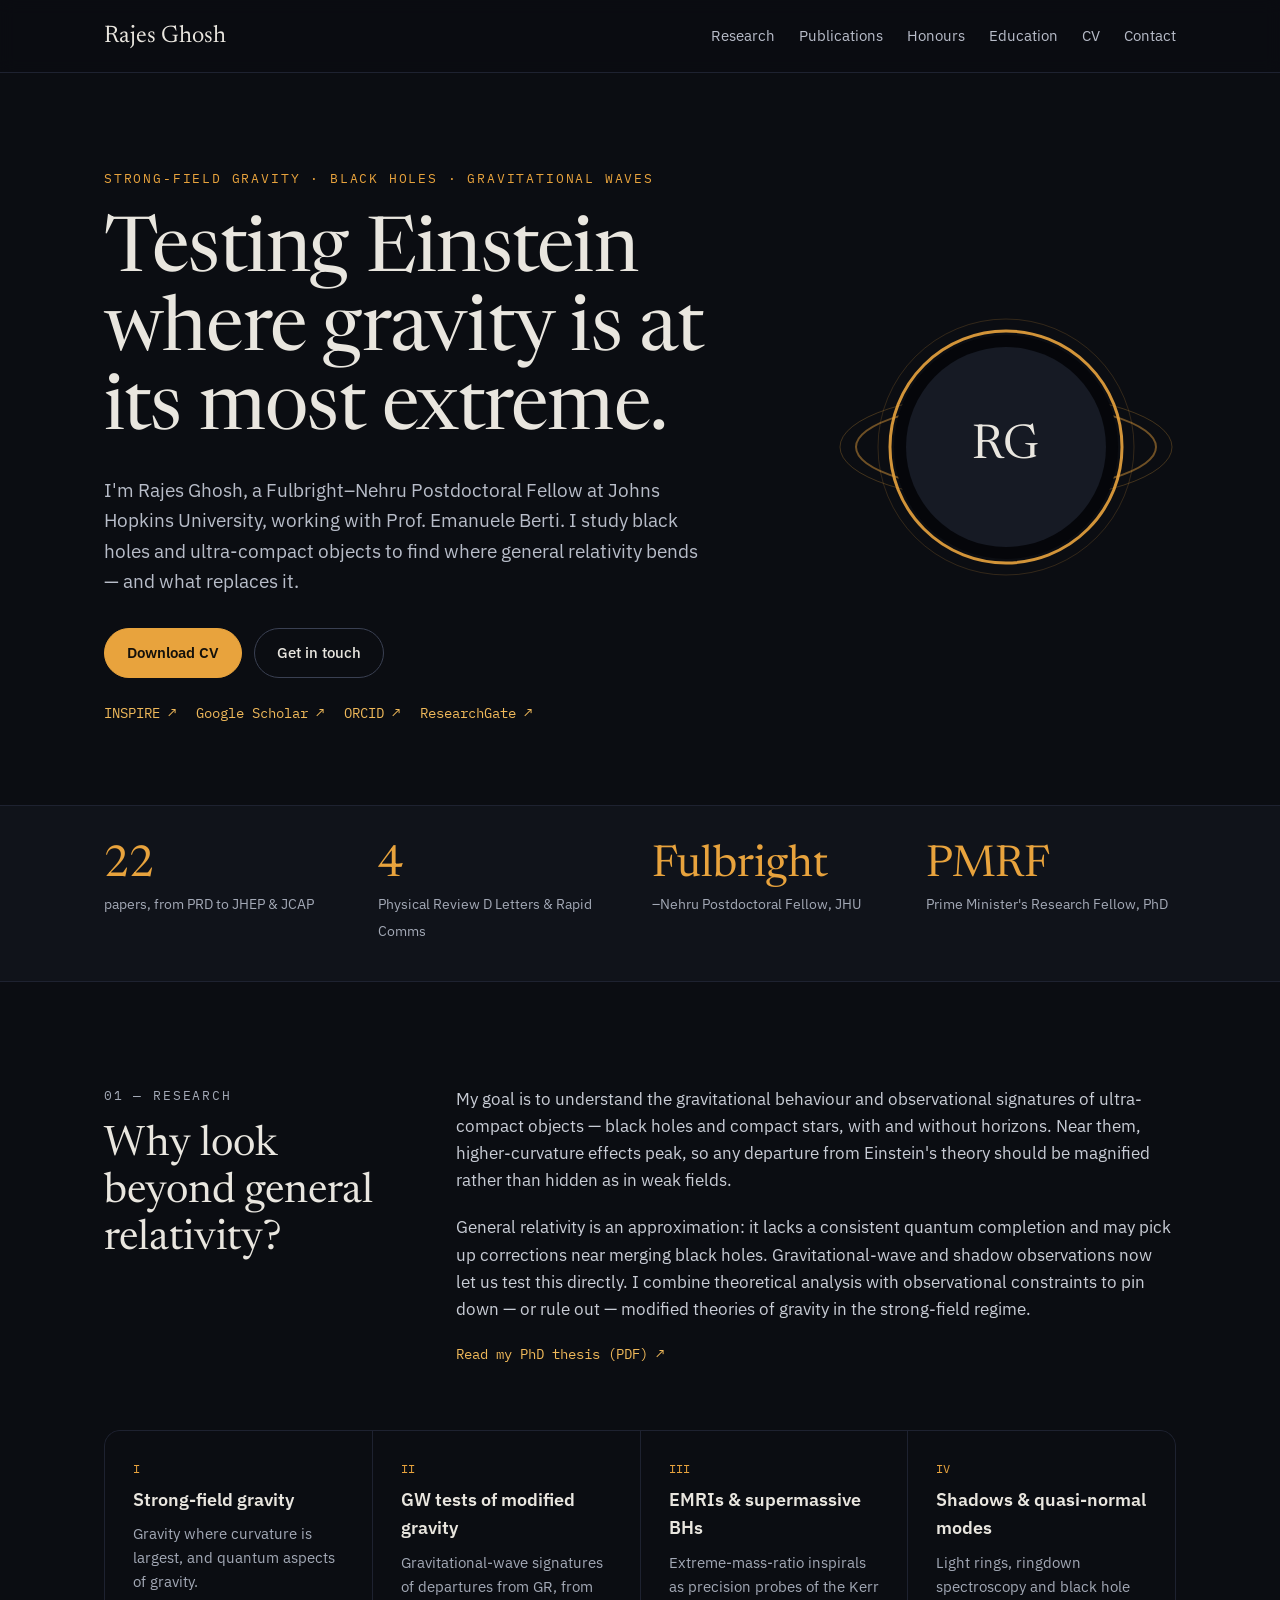
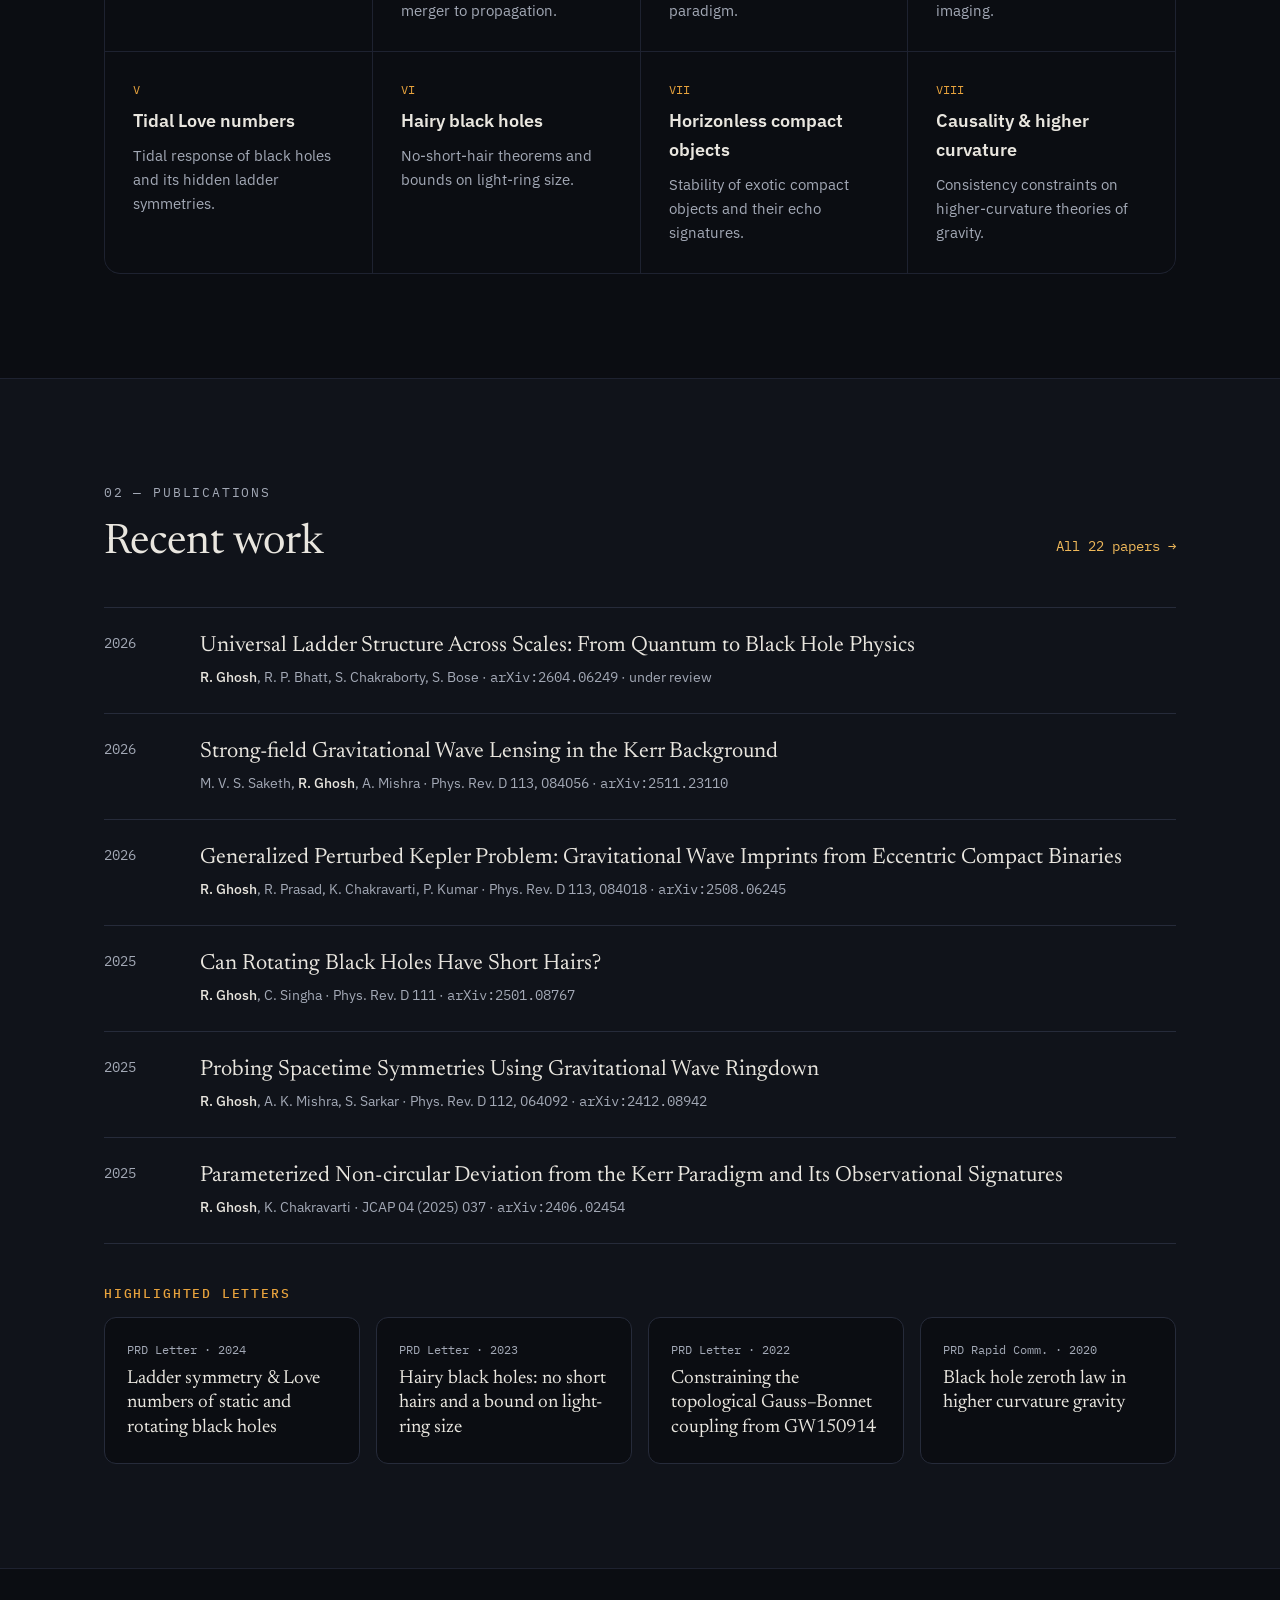
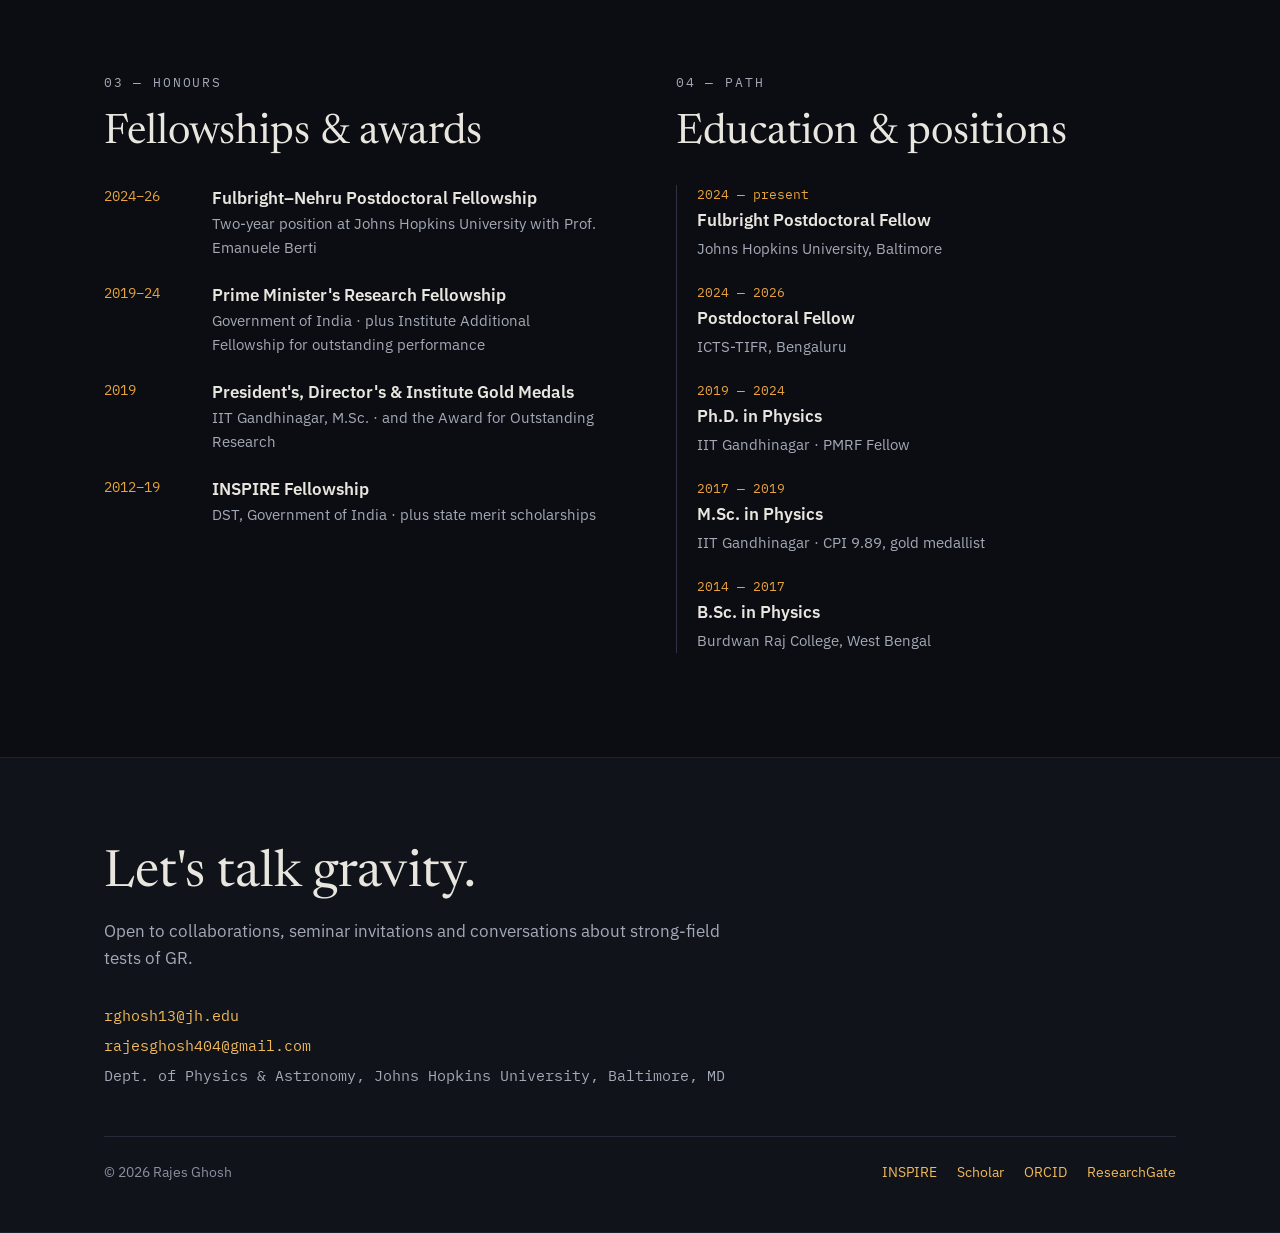
==== index.html @ 56702343 "Add files via upload" ====
<!doctype html>
<html lang="en">
<head>
<meta charset="utf-8">
<meta name="viewport" content="width=device-width, initial-scale=1">
<title>Rajes Ghosh — Gravitational Physics</title>
<meta name="description" content="Rajes Ghosh, Fulbright–Nehru Postdoctoral Fellow at Johns Hopkins University. Strong-field gravity, black holes and gravitational-wave tests of general relativity.">
<meta property="og:title" content="Rajes Ghosh — Gravitational Physics">
<meta property="og:description" content="Testing Einstein where gravity is at its most extreme.">
<link rel="icon" href="data:image/svg+xml,%3Csvg xmlns='http://www.w3.org/2000/svg' viewBox='0 0 32 32'%3E%3Ccircle cx='16' cy='16' r='12' fill='%2305060A' stroke='%23E8A33D' stroke-width='3'/%3E%3C/svg%3E">
<link rel="preconnect" href="https://fonts.googleapis.com">
<link rel="preconnect" href="https://fonts.gstatic.com" crossorigin>
<link rel="stylesheet" href="https://fonts.googleapis.com/css2?family=Newsreader:ital,opsz,wght@0,6..72,400;0,6..72,500;1,6..72,400&family=IBM+Plex+Sans:wght@400;500;600&family=IBM+Plex+Mono:wght@400;500&display=swap">
<link rel="stylesheet" href="style.css">
</head>
<body>

<header class="site-header">
  <nav class="wrap nav" aria-label="Main">
    <a class="brand" href="index.html">Rajes Ghosh</a>
    <div class="nav-links">
      <a href="#research">Research</a>
      <a href="publications.html">Publications</a>
      <a href="#honours">Honours</a>
      <a href="#education">Education</a>
      <a href="cv.pdf">CV</a>
      <a href="#contact">Contact</a>
    </div>
  </nav>
</header>

<main id="top">
  <section class="wrap hero">
    <div class="hero-text">
      <div class="kicker accent">Strong-field gravity · Black holes · Gravitational waves</div>
      <h1>Testing Einstein where gravity is at its most extreme.</h1>
      <p class="lede">I'm Rajes Ghosh, a Fulbright–Nehru Postdoctoral Fellow at Johns Hopkins University, working with Prof. Emanuele Berti. I study black holes and ultra-compact objects to find where general relativity bends — and what replaces it.</p>
      <div class="btns">
        <a class="btn primary" href="cv.pdf">Download CV</a>
        <a class="btn" href="mailto:rghosh13@jh.edu">Get in touch</a>
      </div>
      <div class="profiles">
        <a href="https://inspirehep.net/authors/1886907?ui-citation-summary=true">INSPIRE ↗</a>
        <a href="https://scholar.google.com/citations?user=JPwaQTwAAAAJ&amp;hl=en">Google Scholar ↗</a>
        <a href="https://orcid.org/0000-0002-1264-938X">ORCID ↗</a>
        <a href="https://www.researchgate.net/profile/Rajes-Ghosh">ResearchGate ↗</a>
      </div>
    </div>
    <div class="hero-art">
      <div class="ring">
        <svg aria-hidden="true" viewBox="0 0 340 340">
          <ellipse cx="170" cy="170" rx="166" ry="54" fill="none" stroke="#E8A33D" stroke-opacity=".25"/>
          <ellipse cx="170" cy="170" rx="150" ry="44" fill="none" stroke="#E8A33D" stroke-opacity=".45" stroke-width="2"/>
          <circle cx="170" cy="170" r="128" fill="none" stroke="#E8A33D" stroke-opacity=".18"/>
          <circle cx="170" cy="170" r="116" fill="none" stroke="#E8A33D" stroke-opacity=".9" stroke-width="3"/>
          <circle cx="170" cy="170" r="112" fill="#05060A"/>
        </svg>
        <div class="portrait">RG<img src="photo.jpg" alt="Portrait of Rajes Ghosh" onerror="this.remove()"></div>
      </div>
    </div>
  </section>

  <section class="band" aria-label="At a glance">
    <div class="wrap stats">
      <div class="stat"><b>22</b><span>papers, from PRD to JHEP &amp; JCAP</span></div>
      <div class="stat"><b>4</b><span>Physical Review D Letters &amp; Rapid Comms</span></div>
      <div class="stat"><b>Fulbright</b><span>–Nehru Postdoctoral Fellow, JHU</span></div>
      <div class="stat"><b>PMRF</b><span>Prime Minister's Research Fellow, PhD</span></div>
    </div>
  </section>

  <section id="research" class="wrap split">
    <div class="split-head">
      <div class="kicker">01 — Research</div>
      <h2>Why look beyond general relativity?</h2>
    </div>
    <div class="split-body">
      <p>My goal is to understand the gravitational behaviour and observational signatures of ultra-compact objects — black holes and compact stars, with and without horizons. Near them, higher-curvature effects peak, so any departure from Einstein's theory should be magnified rather than hidden as in weak fields.</p>
      <p>General relativity is an approximation: it lacks a consistent quantum completion and may pick up corrections near merging black holes. Gravitational-wave and shadow observations now let us test this directly. I combine theoretical analysis with observational constraints to pin down — or rule out — modified theories of gravity in the strong-field regime.</p>
      <a class="mono" style="font-size:14px" href="thesis.pdf">Read my PhD thesis (PDF) ↗</a>
    </div>
  </section>

  <section class="wrap" aria-label="Research interests">
    <div class="interests">
      <div class="interest"><span class="mono">I</span><h3>Strong-field gravity</h3><p>Gravity where curvature is largest, and quantum aspects of gravity.</p></div>
      <div class="interest"><span class="mono">II</span><h3>GW tests of modified gravity</h3><p>Gravitational-wave signatures of departures from GR, from merger to propagation.</p></div>
      <div class="interest"><span class="mono">III</span><h3>EMRIs &amp; supermassive BHs</h3><p>Extreme-mass-ratio inspirals as precision probes of the Kerr paradigm.</p></div>
      <div class="interest"><span class="mono">IV</span><h3>Shadows &amp; quasi-normal modes</h3><p>Light rings, ringdown spectroscopy and black hole imaging.</p></div>
      <div class="interest"><span class="mono">V</span><h3>Tidal Love numbers</h3><p>Tidal response of black holes and its hidden ladder symmetries.</p></div>
      <div class="interest"><span class="mono">VI</span><h3>Hairy black holes</h3><p>No-short-hair theorems and bounds on light-ring size.</p></div>
      <div class="interest"><span class="mono">VII</span><h3>Horizonless compact objects</h3><p>Stability of exotic compact objects and their echo signatures.</p></div>
      <div class="interest"><span class="mono">VIII</span><h3>Causality &amp; higher curvature</h3><p>Consistency constraints on higher-curvature theories of gravity.</p></div>
    </div>
  </section>

  <section id="publications" class="band">
    <div class="wrap section">
      <div class="section-head">
        <div>
          <div class="kicker">02 — Publications</div>
          <h2>Recent work</h2>
        </div>
        <a class="mono" style="font-size:14px;padding:10px 0" href="publications.html">All 22 papers →</a>
      </div>
      <ol class="pubs">
        <li class="pub"><span class="yr">2026</span><div><a class="title" href="https://arxiv.org/abs/2604.06249">Universal Ladder Structure Across Scales: From Quantum to Black Hole Physics</a><span class="meta"><b>R. Ghosh</b>, R. P. Bhatt, S. Chakraborty, S. Bose · <span class="mono">arXiv:2604.06249</span> · under review</span></div></li>
        <li class="pub"><span class="yr">2026</span><div><a class="title" href="https://arxiv.org/abs/2511.23110">Strong-field Gravitational Wave Lensing in the Kerr Background</a><span class="meta">M. V. S. Saketh, <b>R. Ghosh</b>, A. Mishra · Phys. Rev. D 113, 084056 · <span class="mono">arXiv:2511.23110</span></span></div></li>
        <li class="pub"><span class="yr">2026</span><div><a class="title" href="https://arxiv.org/abs/2508.06245">Generalized Perturbed Kepler Problem: Gravitational Wave Imprints from Eccentric Compact Binaries</a><span class="meta"><b>R. Ghosh</b>, R. Prasad, K. Chakravarti, P. Kumar · Phys. Rev. D 113, 084018 · <span class="mono">arXiv:2508.06245</span></span></div></li>
        <li class="pub"><span class="yr">2025</span><div><a class="title" href="https://arxiv.org/abs/2501.08767">Can Rotating Black Holes Have Short Hairs?</a><span class="meta"><b>R. Ghosh</b>, C. Singha · Phys. Rev. D 111 · <span class="mono">arXiv:2501.08767</span></span></div></li>
        <li class="pub"><span class="yr">2025</span><div><a class="title" href="https://arxiv.org/abs/2412.08942">Probing Spacetime Symmetries Using Gravitational Wave Ringdown</a><span class="meta"><b>R. Ghosh</b>, A. K. Mishra, S. Sarkar · Phys. Rev. D 112, 064092 · <span class="mono">arXiv:2412.08942</span></span></div></li>
        <li class="pub"><span class="yr">2025</span><div><a class="title" href="https://arxiv.org/abs/2406.02454">Parameterized Non-circular Deviation from the Kerr Paradigm and Its Observational Signatures</a><span class="meta"><b>R. Ghosh</b>, K. Chakravarti · JCAP 04 (2025) 037 · <span class="mono">arXiv:2406.02454</span></span></div></li>
      </ol>
      <div class="period">
        <h3>Highlighted Letters</h3>
        <div class="letters">
          <a class="letter" href="https://journals.aps.org/prd/abstract/10.1103/PhysRevD.109.L041505"><span class="mono">PRD Letter · 2024</span><span>Ladder symmetry &amp; Love numbers of static and rotating black holes</span></a>
          <a class="letter" href="https://journals.aps.org/prd/abstract/10.1103/PhysRevD.108.L041501"><span class="mono">PRD Letter · 2023</span><span>Hairy black holes: no short hairs and a bound on light-ring size</span></a>
          <a class="letter" href="https://journals.aps.org/prd/abstract/10.1103/PhysRevD.106.L041503"><span class="mono">PRD Letter · 2022</span><span>Constraining the topological Gauss–Bonnet coupling from GW150914</span></a>
          <a class="letter" href="https://journals.aps.org/prd/abstract/10.1103/PhysRevD.102.101503"><span class="mono">PRD Rapid Comm. · 2020</span><span>Black hole zeroth law in higher curvature gravity</span></a>
        </div>
      </div>
    </div>
  </section>

  <section class="wrap two">
    <div id="honours">
      <div style="display:flex;flex-direction:column;gap:16px"><div class="kicker">03 — Honours</div><h2>Fellowships &amp; awards</h2></div>
      <ul class="honours">
        <li><span class="mono">2024–26</span><span><b>Fulbright–Nehru Postdoctoral Fellowship</b><small>Two-year position at Johns Hopkins University with Prof. Emanuele Berti</small></span></li>
        <li><span class="mono">2019–24</span><span><b>Prime Minister's Research Fellowship</b><small>Government of India · plus Institute Additional Fellowship for outstanding performance</small></span></li>
        <li><span class="mono">2019</span><span><b>President's, Director's &amp; Institute Gold Medals</b><small>IIT Gandhinagar, M.Sc. · and the Award for Outstanding Research</small></span></li>
        <li><span class="mono">2012–19</span><span><b>INSPIRE Fellowship</b><small>DST, Government of India · plus state merit scholarships</small></span></li>
      </ul>
    </div>
    <div id="education">
      <div style="display:flex;flex-direction:column;gap:16px"><div class="kicker">04 — Path</div><h2>Education &amp; positions</h2></div>
      <ul class="timeline">
        <li><span class="mono">2024 — present</span><b>Fulbright Postdoctoral Fellow</b><small>Johns Hopkins University, Baltimore</small></li>
        <li><span class="mono">2024 — 2026</span><b>Postdoctoral Fellow</b><small>ICTS-TIFR, Bengaluru</small></li>
        <li><span class="mono">2019 — 2024</span><b>Ph.D. in Physics</b><small>IIT Gandhinagar · PMRF Fellow</small></li>
        <li><span class="mono">2017 — 2019</span><b>M.Sc. in Physics</b><small>IIT Gandhinagar · CPI 9.89, gold medallist</small></li>
        <li><span class="mono">2014 — 2017</span><b>B.Sc. in Physics</b><small>Burdwan Raj College, West Bengal</small></li>
      </ul>
    </div>
  </section>
</main>

<footer id="contact" class="band">
  <div class="wrap footer-inner">
    <div class="footer-top">
      <div><h2>Let's talk gravity.</h2><p>Open to collaborations, seminar invitations and conversations about strong-field tests of GR.</p></div>
      <div class="contact">
        <a href="mailto:rghosh13@jh.edu">rghosh13@jh.edu</a>
        <a href="mailto:rajesghosh404@gmail.com">rajesghosh404@gmail.com</a>
        <span>Dept. of Physics &amp; Astronomy, Johns Hopkins University, Baltimore, MD</span>
      </div>
    </div>
    <div class="footer-bottom">
      <span>© 2026 Rajes Ghosh</span>
      <div><a href="https://inspirehep.net/authors/1886907?ui-citation-summary=true">INSPIRE</a><a href="https://scholar.google.com/citations?user=JPwaQTwAAAAJ&amp;hl=en">Scholar</a><a href="https://orcid.org/0000-0002-1264-938X">ORCID</a><a href="https://www.researchgate.net/profile/Rajes-Ghosh">ResearchGate</a></div>
    </div>
  </div>
</footer>

</body>
</html>
---- style.css ----
:root{
  --bg:#0B0D12; --bg2:#10131A; --line:#1E2230; --line2:#262B3A;
  --text:#E9E6DF; --soft:#C9CDD6; --muted:#A3A9B6; --dim:#8A90A0;
  --accent:#E8A33D; --accent-hi:#FFD58F;
  --serif:'Newsreader',Georgia,serif; --sans:'IBM Plex Sans',system-ui,sans-serif; --mono:'IBM Plex Mono',ui-monospace,monospace;
}
*{box-sizing:border-box}
html{scroll-behavior:smooth}
body{margin:0;background:var(--bg);color:var(--text);font-family:var(--sans);font-size:17px;line-height:1.6;-webkit-font-smoothing:antialiased}
a{color:#F0B95A;text-decoration:none}
a:hover{color:var(--accent-hi);text-decoration:underline}
img{max-width:100%;display:block}
.wrap{max-width:1120px;margin:0 auto;padding:0 24px}
.mono{font-family:var(--mono)}
.kicker{font-family:var(--mono);font-size:13px;letter-spacing:.14em;text-transform:uppercase;color:var(--muted)}
.kicker.accent{color:var(--accent)}
h1,h2{font-family:var(--serif);font-weight:400;margin:0}
h2{font-size:42px;line-height:1.12}
.band{background:var(--bg2);border-top:1px solid var(--line);border-bottom:1px solid var(--line)}

/* nav */
.site-header{border-bottom:1px solid var(--line);position:sticky;top:0;background:rgba(11,13,18,.92);backdrop-filter:blur(8px);z-index:10}
.nav{display:flex;flex-wrap:wrap;align-items:center;justify-content:space-between;gap:8px 32px;padding-top:14px;padding-bottom:14px}
.brand{font-family:var(--serif);font-size:24px;color:var(--text)}
.brand:hover{color:var(--text);text-decoration:none}
.nav-links{display:flex;flex-wrap:wrap;gap:0 24px;font-size:15px}
.nav-links a{color:#B8BDC9;padding:10px 0;display:inline-block}
.nav-links a:hover,.nav-links a[aria-current=page]{color:var(--text);text-decoration:none}
.nav-links a[aria-current=page]{box-shadow:inset 0 -2px 0 var(--accent)}

/* hero */
.hero{display:flex;flex-wrap:wrap;align-items:center;gap:56px;padding-top:96px;padding-bottom:80px}
.hero-text{flex:999 1 520px;min-width:0;display:flex;flex-direction:column;gap:24px}
.hero h1{font-size:clamp(42px,6vw,76px);line-height:1.04;letter-spacing:-.01em}
.lede{margin:0;font-size:19px;color:#B8BDC9;max-width:600px}
.btns{display:flex;flex-wrap:wrap;gap:12px;padding-top:8px}
.btn{padding:12px 22px;border-radius:999px;font-size:15px;font-weight:500;border:1px solid #3A4052;color:var(--text)}
.btn:hover{text-decoration:none;border-color:var(--accent);color:var(--text)}
.btn.primary{background:var(--accent);border-color:var(--accent);color:#14110B;font-weight:600}
.btn.primary:hover{background:var(--accent-hi);color:#14110B}
.profiles{display:flex;flex-wrap:wrap;gap:8px 20px;font-family:var(--mono);font-size:14px}
.hero-art{flex:1 1 300px;display:flex;justify-content:center}
.ring{position:relative;width:340px;max-width:100%;aspect-ratio:1}
.ring svg{position:absolute;inset:0;width:100%;height:100%}
.portrait{position:absolute;left:20.6%;top:20.6%;width:58.8%;height:58.8%;border-radius:50%;overflow:hidden;background:#161A24;display:flex;align-items:center;justify-content:center;font-family:var(--serif);font-size:48px;color:var(--text)}
.portrait img{position:absolute;inset:0;width:100%;height:100%;object-fit:cover}

/* stats */
.stats{display:grid;grid-template-columns:repeat(auto-fit,minmax(200px,1fr));gap:24px;padding-top:36px;padding-bottom:36px}
.stat b{display:block;font-family:var(--serif);font-weight:400;font-size:44px;line-height:1.1;color:var(--accent)}
.stat span{font-size:14px;color:var(--muted)}

/* research */
.split{display:flex;flex-wrap:wrap;gap:48px 72px;padding-top:104px;padding-bottom:40px}
.split-head{flex:1 1 280px;display:flex;flex-direction:column;gap:16px}
.split-body{flex:999 1 520px;min-width:0;display:flex;flex-direction:column;gap:20px;color:var(--soft)}
.split-body p{margin:0}
.interests{display:grid;grid-template-columns:repeat(auto-fit,minmax(240px,1fr));gap:1px;background:var(--line);border:1px solid var(--line);border-radius:16px;overflow:hidden;margin:24px 0 104px}
.interest{background:var(--bg);padding:28px;display:flex;flex-direction:column;gap:8px}
.interest .mono{font-size:12px;color:var(--accent)}
.interest h3{margin:0;font-size:18px;font-weight:600}
.interest p{margin:0;font-size:15px;color:var(--muted)}

/* publications */
.section{padding-top:104px;padding-bottom:104px;display:flex;flex-direction:column;gap:40px}
.section-head{display:flex;flex-wrap:wrap;align-items:flex-end;justify-content:space-between;gap:16px}
.section-head>div{display:flex;flex-direction:column;gap:16px}
.pubs{list-style:none;margin:0;padding:0;border-top:1px solid var(--line2)}
.pub{padding:24px 0;border-bottom:1px solid var(--line2);display:flex;flex-wrap:wrap;gap:8px 32px}
.pub .yr{flex:0 0 64px;font-family:var(--mono);font-size:14px;color:var(--muted)}
.pub>div{flex:999 1 480px;min-width:0;display:flex;flex-direction:column;gap:6px}
.pub .title{font-family:var(--serif);font-size:22px;line-height:1.3;color:var(--text)}
.pub .title:hover{color:var(--accent-hi)}
.pub .meta{font-size:14px;color:var(--muted)}
.pub .meta b{color:var(--text);font-weight:500}
.tag{display:inline-block;font-family:var(--mono);font-size:11px;letter-spacing:.06em;text-transform:uppercase;color:var(--accent);border:1px solid rgba(232,163,61,.45);border-radius:999px;padding:1px 8px;margin-left:6px;vertical-align:2px}
.letters{display:grid;grid-template-columns:repeat(auto-fit,minmax(240px,1fr));gap:16px}
.letter{background:var(--bg);border:1px solid var(--line2);border-radius:12px;padding:22px;display:flex;flex-direction:column;gap:8px;color:var(--text)}
.letter:hover{border-color:var(--accent);text-decoration:none;color:var(--text)}
.letter .mono{font-size:12px;color:var(--muted)}
.letter span:last-child{font-family:var(--serif);font-size:19px;line-height:1.3}
.period{display:flex;flex-direction:column;gap:12px}
.period h3{margin:0;font-family:var(--mono);font-weight:500;font-size:13px;letter-spacing:.14em;text-transform:uppercase;color:var(--accent)}

/* honours/education */
.two{display:grid;grid-template-columns:repeat(auto-fit,minmax(320px,1fr));gap:72px;padding-top:104px;padding-bottom:104px}
.two>div{display:flex;flex-direction:column;gap:28px}
.honours{list-style:none;margin:0;padding:0;display:flex;flex-direction:column;gap:22px}
.honours li{display:flex;gap:20px}
.honours .mono{flex:0 0 88px;font-size:14px;color:var(--accent)}
.honours b{font-weight:600}
.honours small{display:block;color:var(--muted);font-size:15px}
.timeline{list-style:none;margin:0;padding:0 0 0 20px;border-left:1px solid #2E3445;display:flex;flex-direction:column;gap:22px}
.timeline li{display:flex;flex-direction:column;gap:2px}
.timeline .mono{font-size:13px;color:var(--accent)}
.timeline b{font-weight:600}
.timeline small{color:var(--muted);font-size:15px}

/* footer */
.footer-inner{padding-top:88px;padding-bottom:48px;display:flex;flex-direction:column;gap:48px}
.footer-top{display:flex;flex-wrap:wrap;justify-content:space-between;align-items:flex-end;gap:32px}
.footer-top h2{font-size:clamp(36px,4vw,52px);line-height:1.1}
.footer-top p{margin:16px 0 0;color:var(--muted);max-width:620px}
.contact{display:flex;flex-direction:column;gap:6px;font-family:var(--mono);font-size:15px}
.contact span{color:var(--muted)}
.footer-bottom{border-top:1px solid var(--line2);padding-top:24px;display:flex;flex-wrap:wrap;justify-content:space-between;gap:12px;font-size:14px;color:var(--dim)}
.footer-bottom div{display:flex;flex-wrap:wrap;gap:20px}

.page-hero{padding-top:88px;padding-bottom:16px;display:flex;flex-direction:column;gap:16px}
.page-hero h1{font-size:clamp(40px,5vw,60px);line-height:1.08}
@media (max-width:600px){h2{font-size:34px}.hero{padding-top:56px}.split,.section,.two{padding-top:72px}}
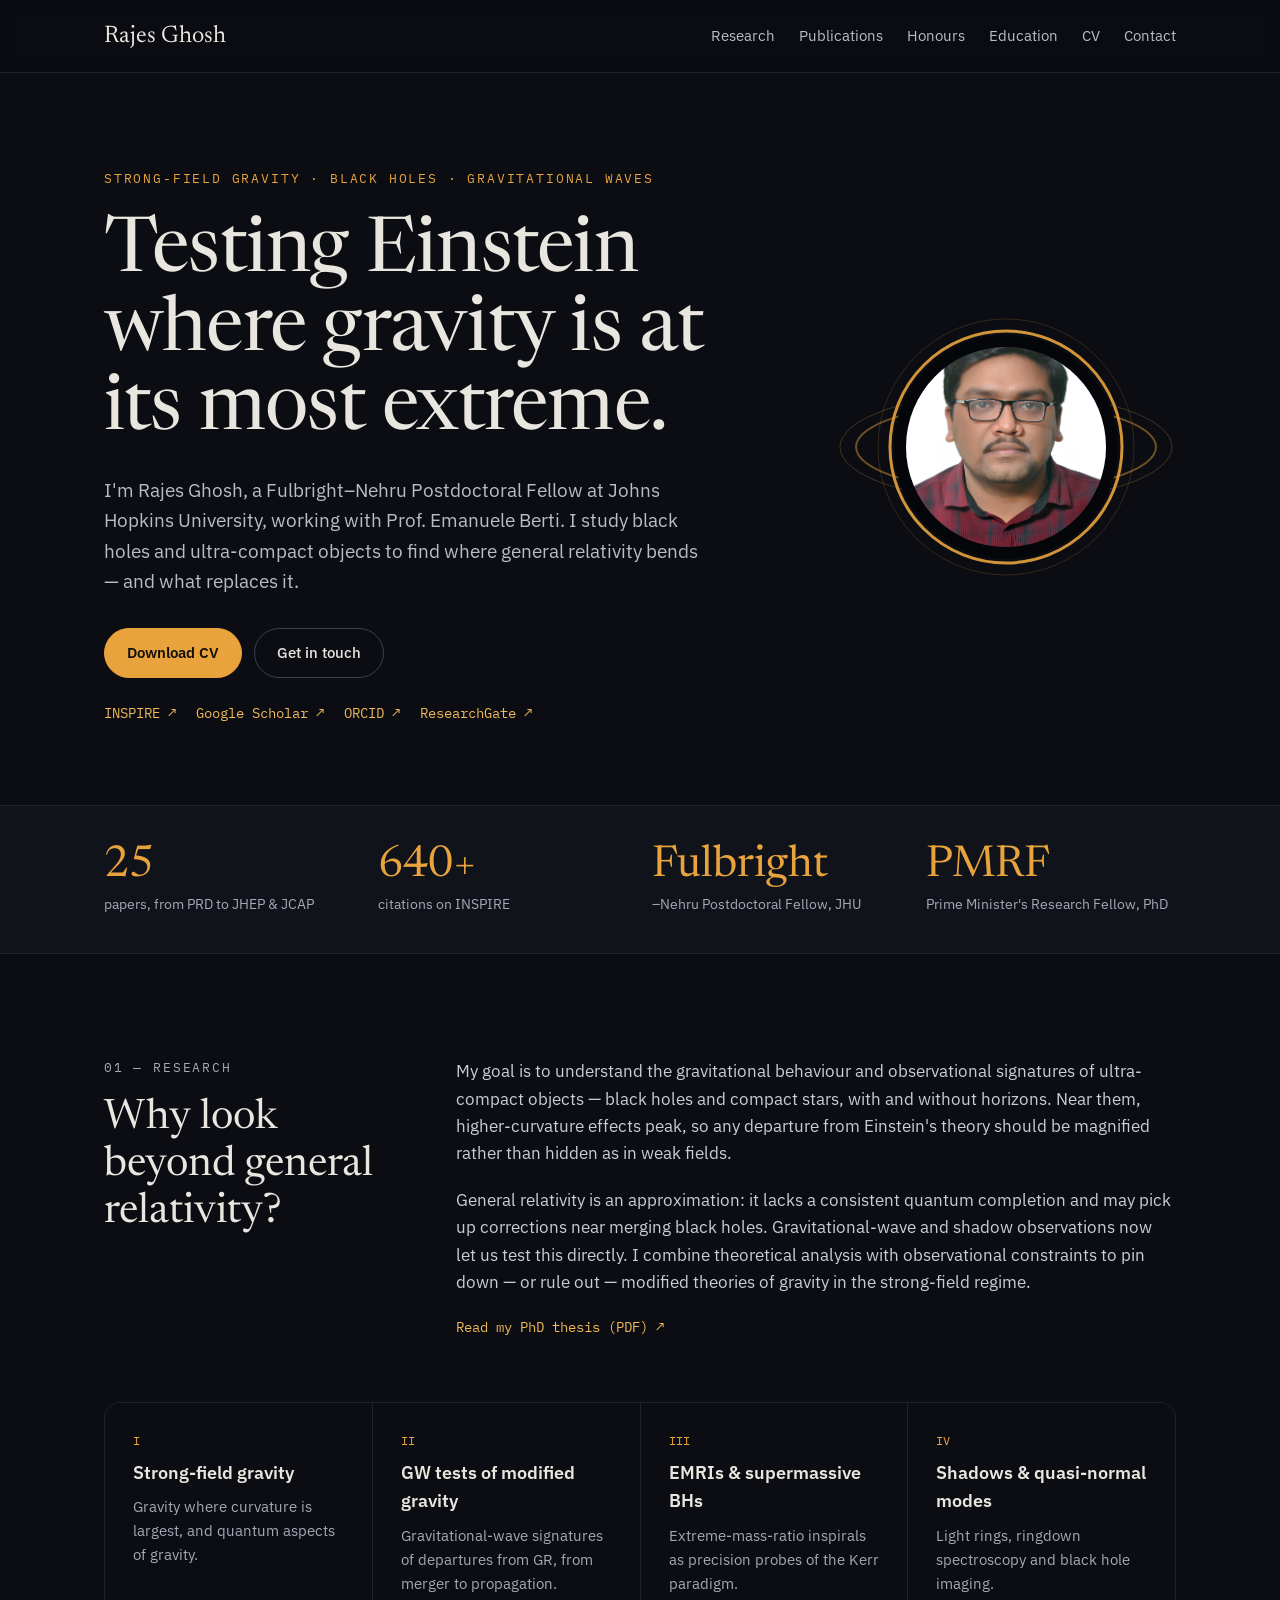
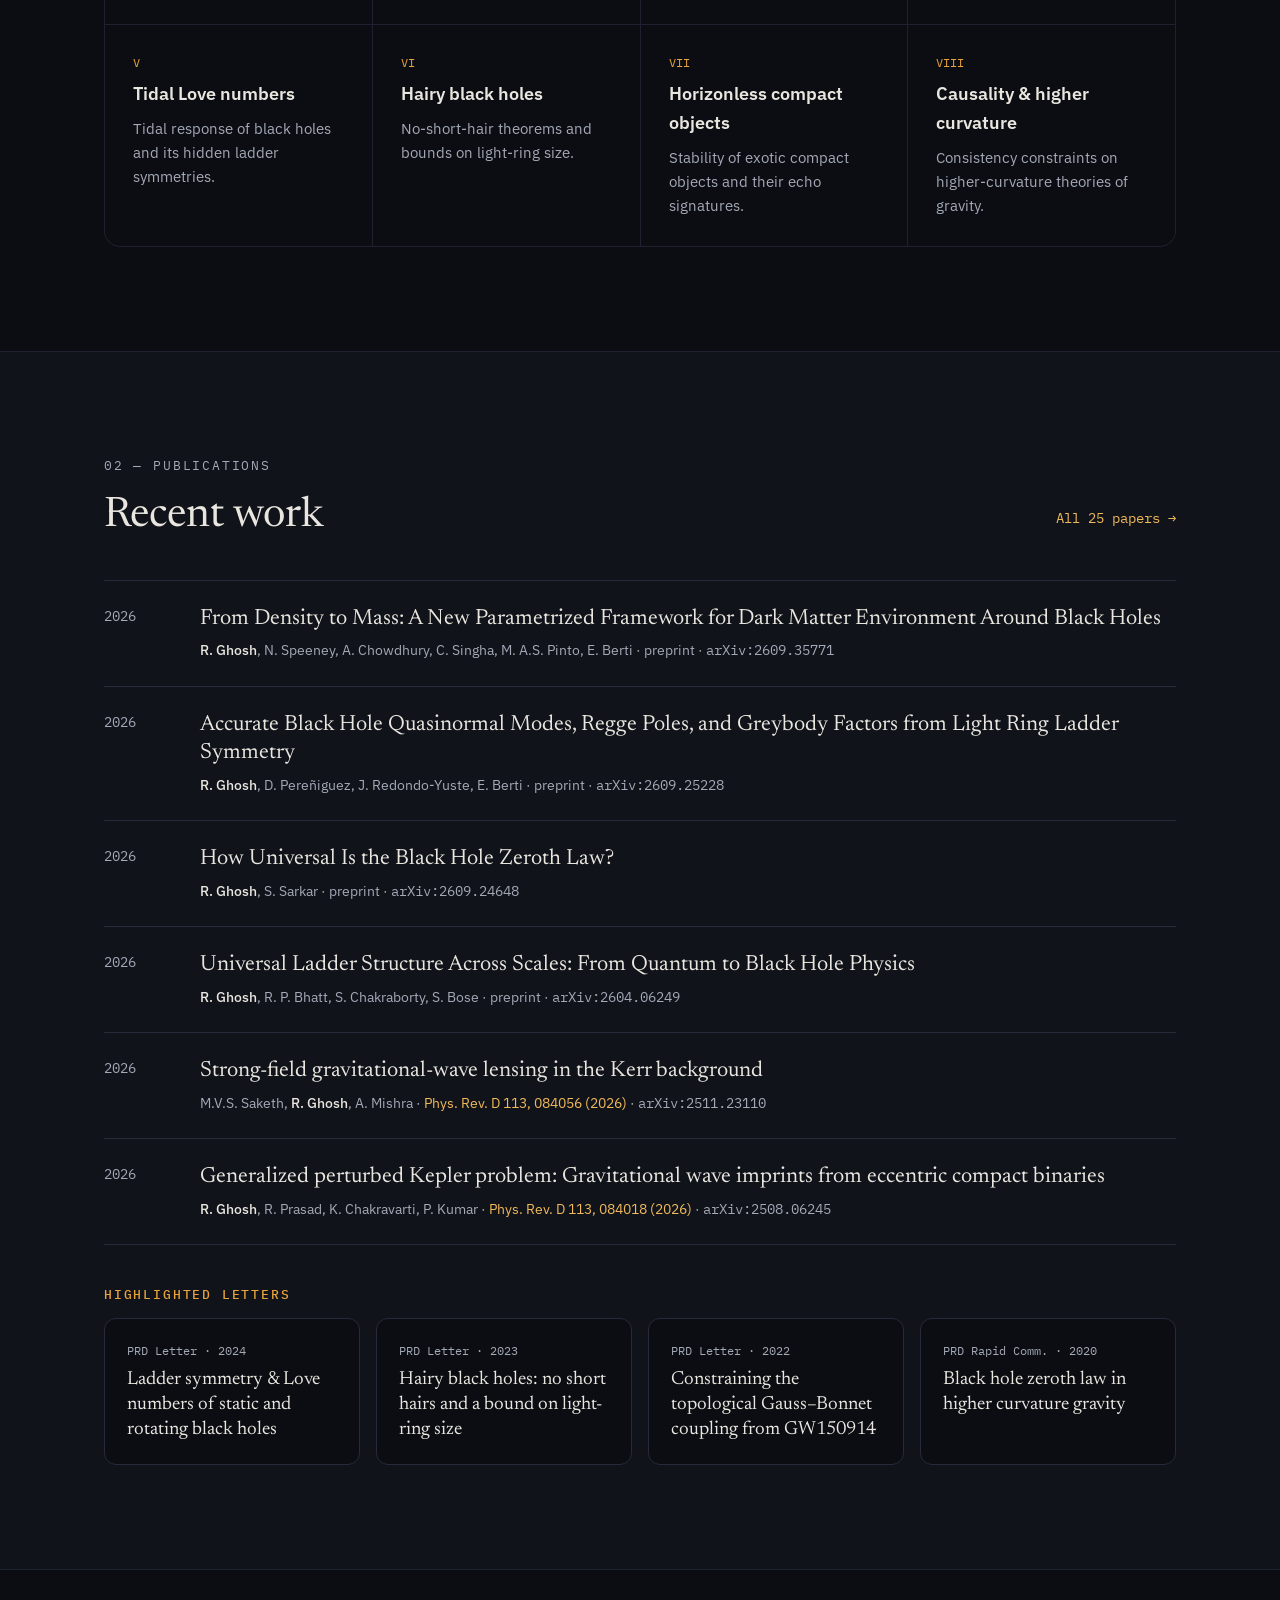
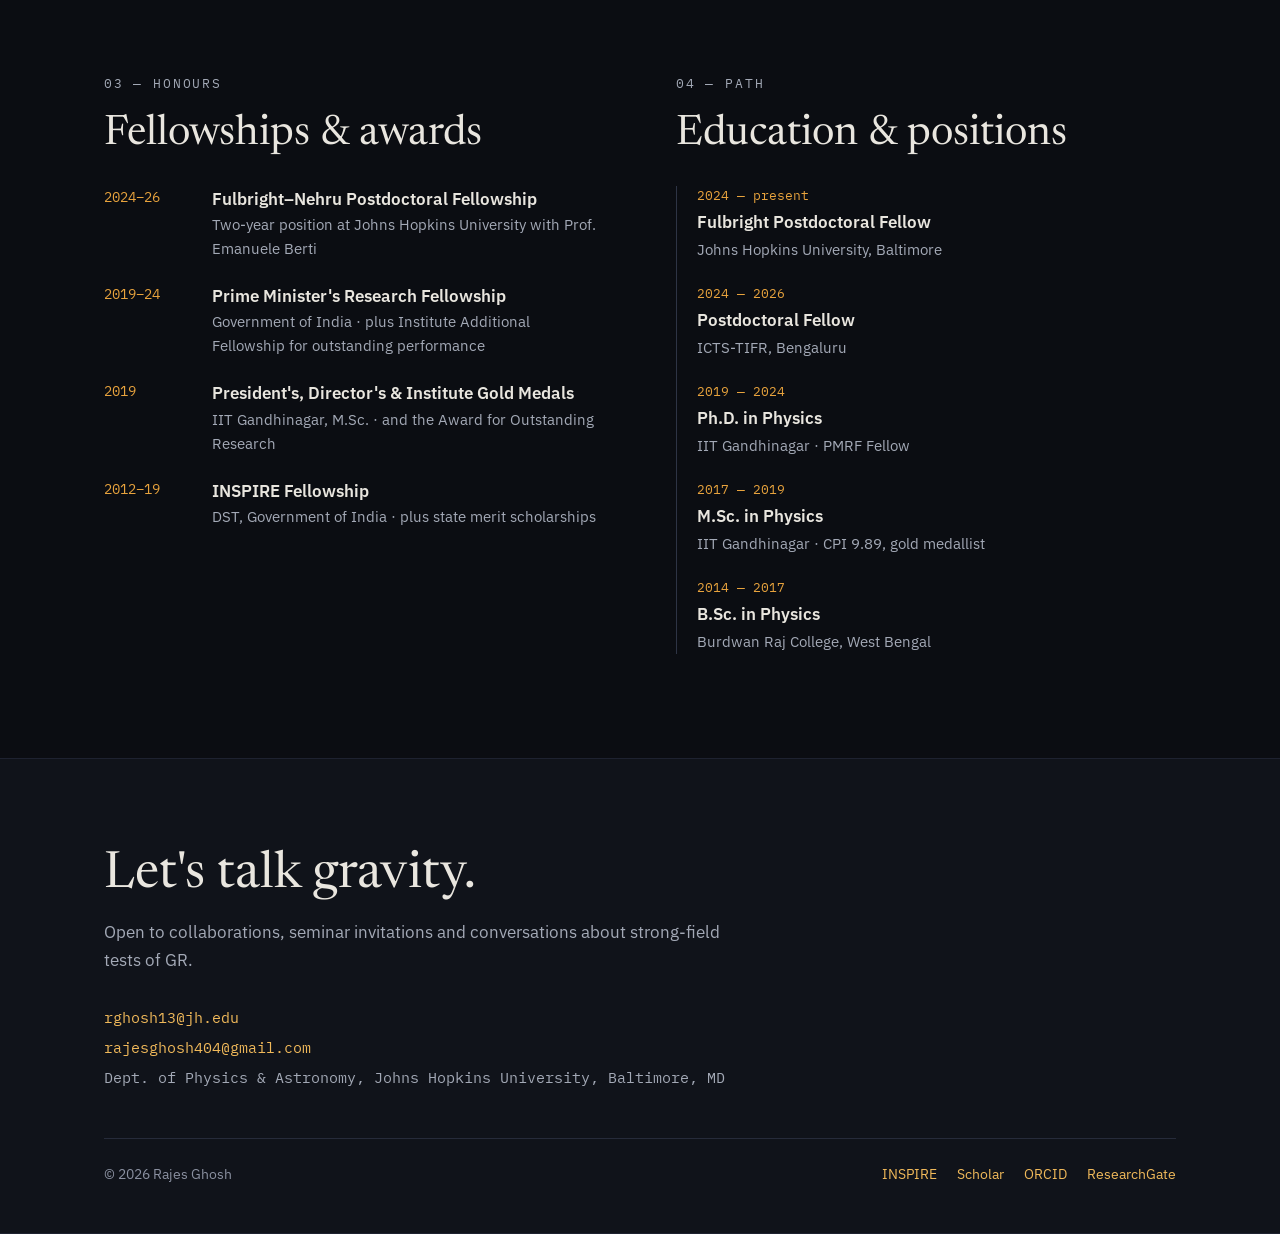
==== commit da19349a: "Add files via upload" ====
--- a/index.html
+++ b/index.html
@@ -62,8 +62,8 @@
 
   <section class="band" aria-label="At a glance">
     <div class="wrap stats">
-      <div class="stat"><b>22</b><span>papers, from PRD to JHEP &amp; JCAP</span></div>
-      <div class="stat"><b>4</b><span>Physical Review D Letters &amp; Rapid Comms</span></div>
+      <div class="stat"><b>25</b><span>papers, from PRD to JHEP &amp; JCAP</span></div>
+      <div class="stat"><b>640+</b><span>citations on INSPIRE</span></div>
       <div class="stat"><b>Fulbright</b><span>–Nehru Postdoctoral Fellow, JHU</span></div>
       <div class="stat"><b>PMRF</b><span>Prime Minister's Research Fellow, PhD</span></div>
     </div>
@@ -101,15 +101,15 @@
           <div class="kicker">02 — Publications</div>
           <h2>Recent work</h2>
         </div>
-        <a class="mono" style="font-size:14px;padding:10px 0" href="publications.html">All 22 papers →</a>
+        <a class="mono" style="font-size:14px;padding:10px 0" href="publications.html">All 25 papers →</a>
       </div>
       <ol class="pubs">
-        <li class="pub"><span class="yr">2026</span><div><a class="title" href="https://arxiv.org/abs/2604.06249">Universal Ladder Structure Across Scales: From Quantum to Black Hole Physics</a><span class="meta"><b>R. Ghosh</b>, R. P. Bhatt, S. Chakraborty, S. Bose · <span class="mono">arXiv:2604.06249</span> · under review</span></div></li>
-        <li class="pub"><span class="yr">2026</span><div><a class="title" href="https://arxiv.org/abs/2511.23110">Strong-field Gravitational Wave Lensing in the Kerr Background</a><span class="meta">M. V. S. Saketh, <b>R. Ghosh</b>, A. Mishra · Phys. Rev. D 113, 084056 · <span class="mono">arXiv:2511.23110</span></span></div></li>
-        <li class="pub"><span class="yr">2026</span><div><a class="title" href="https://arxiv.org/abs/2508.06245">Generalized Perturbed Kepler Problem: Gravitational Wave Imprints from Eccentric Compact Binaries</a><span class="meta"><b>R. Ghosh</b>, R. Prasad, K. Chakravarti, P. Kumar · Phys. Rev. D 113, 084018 · <span class="mono">arXiv:2508.06245</span></span></div></li>
-        <li class="pub"><span class="yr">2025</span><div><a class="title" href="https://arxiv.org/abs/2501.08767">Can Rotating Black Holes Have Short Hairs?</a><span class="meta"><b>R. Ghosh</b>, C. Singha · Phys. Rev. D 111 · <span class="mono">arXiv:2501.08767</span></span></div></li>
-        <li class="pub"><span class="yr">2025</span><div><a class="title" href="https://arxiv.org/abs/2412.08942">Probing Spacetime Symmetries Using Gravitational Wave Ringdown</a><span class="meta"><b>R. Ghosh</b>, A. K. Mishra, S. Sarkar · Phys. Rev. D 112, 064092 · <span class="mono">arXiv:2412.08942</span></span></div></li>
-        <li class="pub"><span class="yr">2025</span><div><a class="title" href="https://arxiv.org/abs/2406.02454">Parameterized Non-circular Deviation from the Kerr Paradigm and Its Observational Signatures</a><span class="meta"><b>R. Ghosh</b>, K. Chakravarti · JCAP 04 (2025) 037 · <span class="mono">arXiv:2406.02454</span></span></div></li>
+        <li class="pub"><span class="yr">2026</span><div><a class="title" href="https://arxiv.org/abs/2609.35771">From Density to Mass: A New Parametrized Framework for Dark Matter Environment Around Black Holes</a><span class="meta"><b>R. Ghosh</b>, N. Speeney, A. Chowdhury, C. Singha, M. A.S. Pinto, E. Berti · preprint · <span class="mono">arXiv:2609.35771</span></span></div></li>
+        <li class="pub"><span class="yr">2026</span><div><a class="title" href="https://arxiv.org/abs/2609.25228">Accurate Black Hole Quasinormal Modes, Regge Poles, and Greybody Factors from Light Ring Ladder Symmetry</a><span class="meta"><b>R. Ghosh</b>, D. Pereñiguez, J. Redondo-Yuste, E. Berti · preprint · <span class="mono">arXiv:2609.25228</span></span></div></li>
+        <li class="pub"><span class="yr">2026</span><div><a class="title" href="https://arxiv.org/abs/2609.24648">How Universal Is the Black Hole Zeroth Law?</a><span class="meta"><b>R. Ghosh</b>, S. Sarkar · preprint · <span class="mono">arXiv:2609.24648</span></span></div></li>
+        <li class="pub"><span class="yr">2026</span><div><a class="title" href="https://arxiv.org/abs/2604.06249">Universal Ladder Structure Across Scales: From Quantum to Black Hole Physics</a><span class="meta"><b>R. Ghosh</b>, R. P. Bhatt, S. Chakraborty, S. Bose · preprint · <span class="mono">arXiv:2604.06249</span></span></div></li>
+        <li class="pub"><span class="yr">2026</span><div><a class="title" href="https://arxiv.org/abs/2511.23110">Strong-field gravitational-wave lensing in the Kerr background</a><span class="meta">M.V.S. Saketh, <b>R. Ghosh</b>, A. Mishra · <a href="https://doi.org/10.1103/9bxg-sqn5">Phys. Rev. D 113, 084056 (2026)</a> · <span class="mono">arXiv:2511.23110</span></span></div></li>
+        <li class="pub"><span class="yr">2026</span><div><a class="title" href="https://arxiv.org/abs/2508.06245">Generalized perturbed Kepler problem: Gravitational wave imprints from eccentric compact binaries</a><span class="meta"><b>R. Ghosh</b>, R. Prasad, K. Chakravarti, P. Kumar · <a href="https://doi.org/10.1103/7mqv-rhc6">Phys. Rev. D 113, 084018 (2026)</a> · <span class="mono">arXiv:2508.06245</span></span></div></li>
       </ol>
       <div class="period">
         <h3>Highlighted Letters</h3>
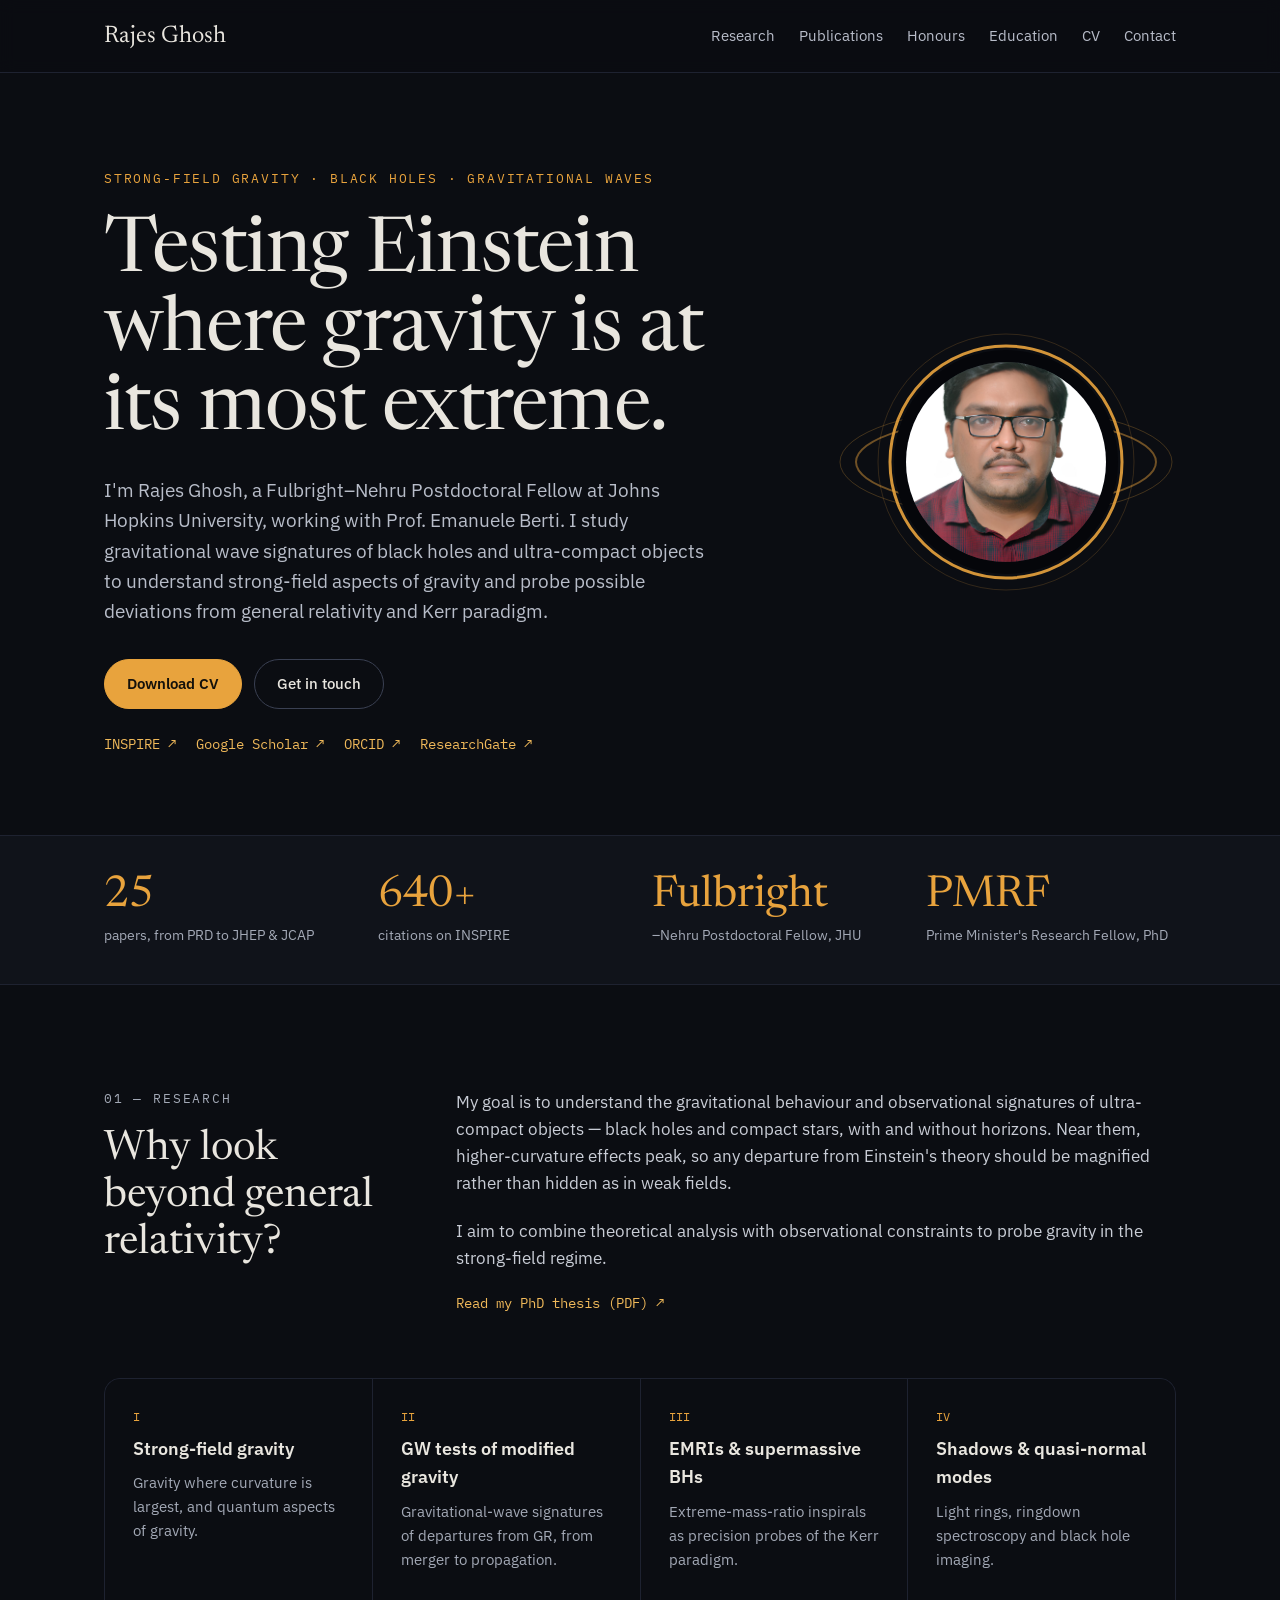
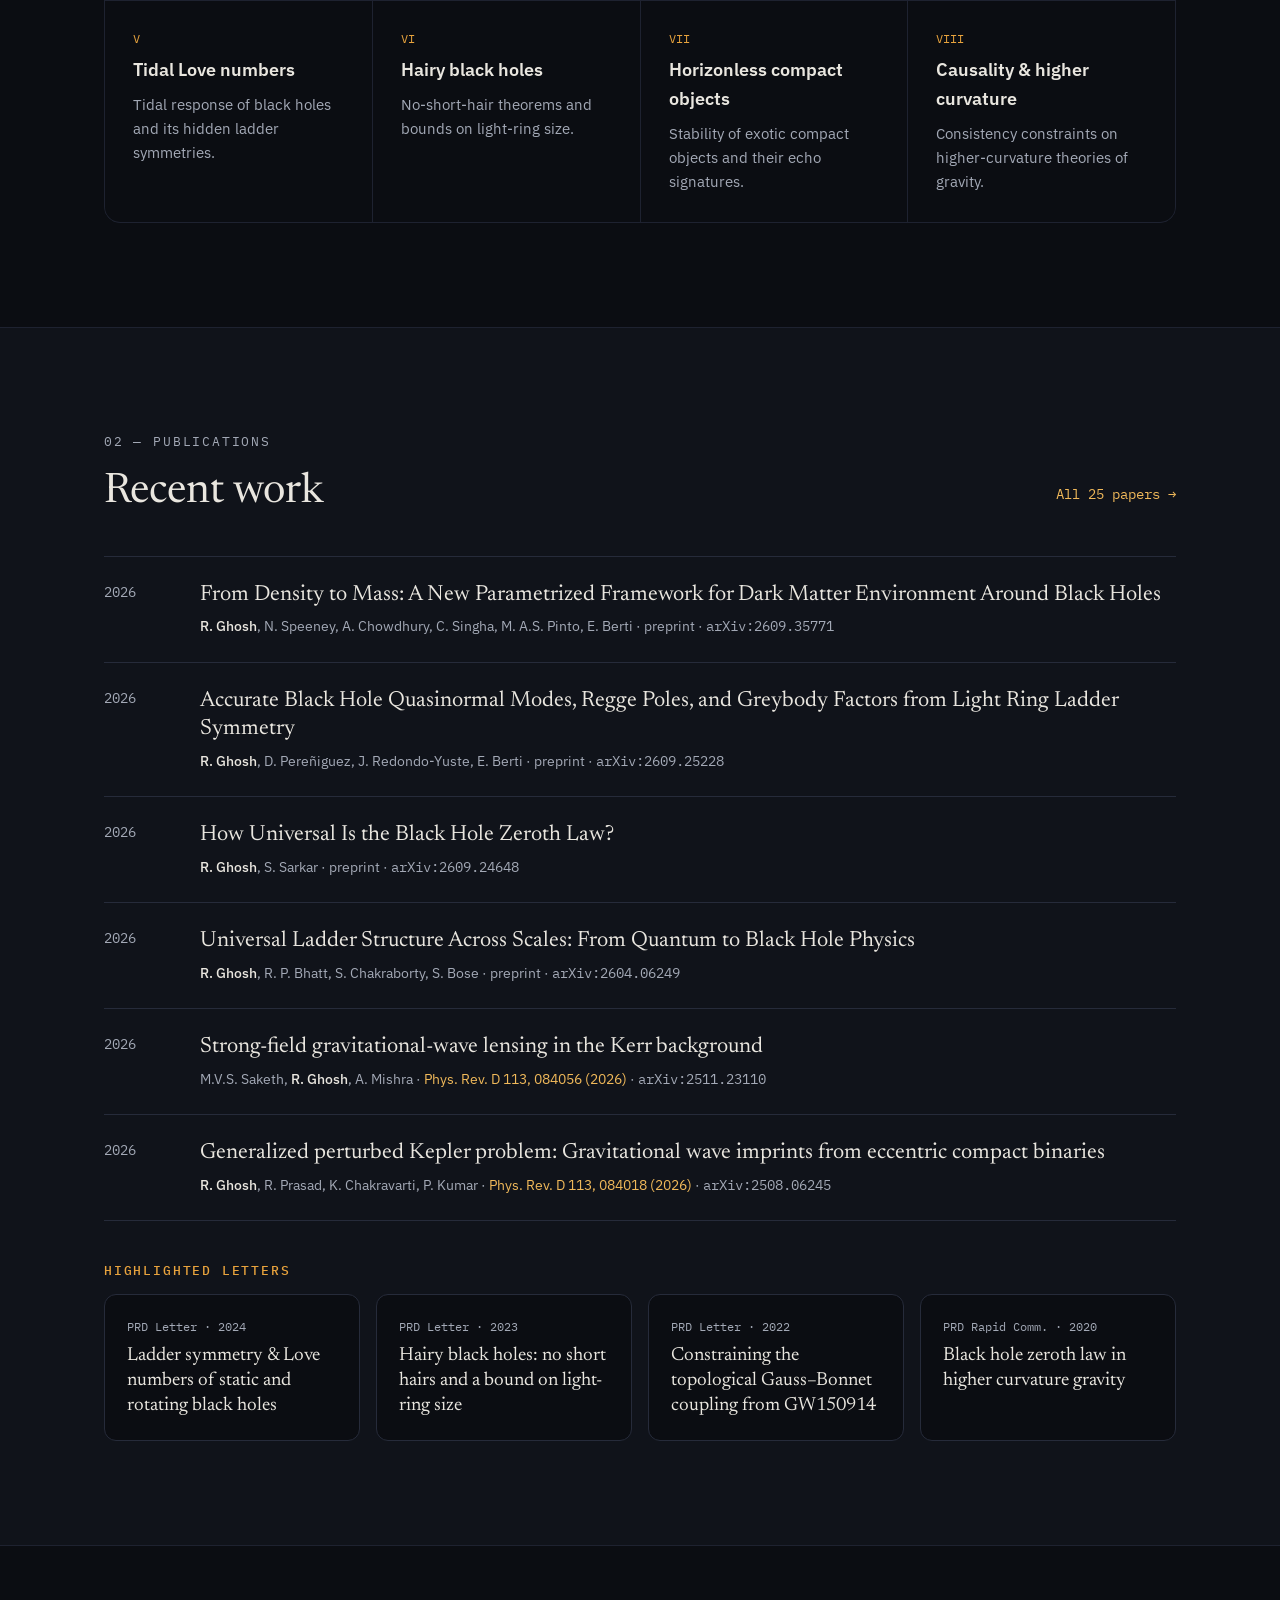
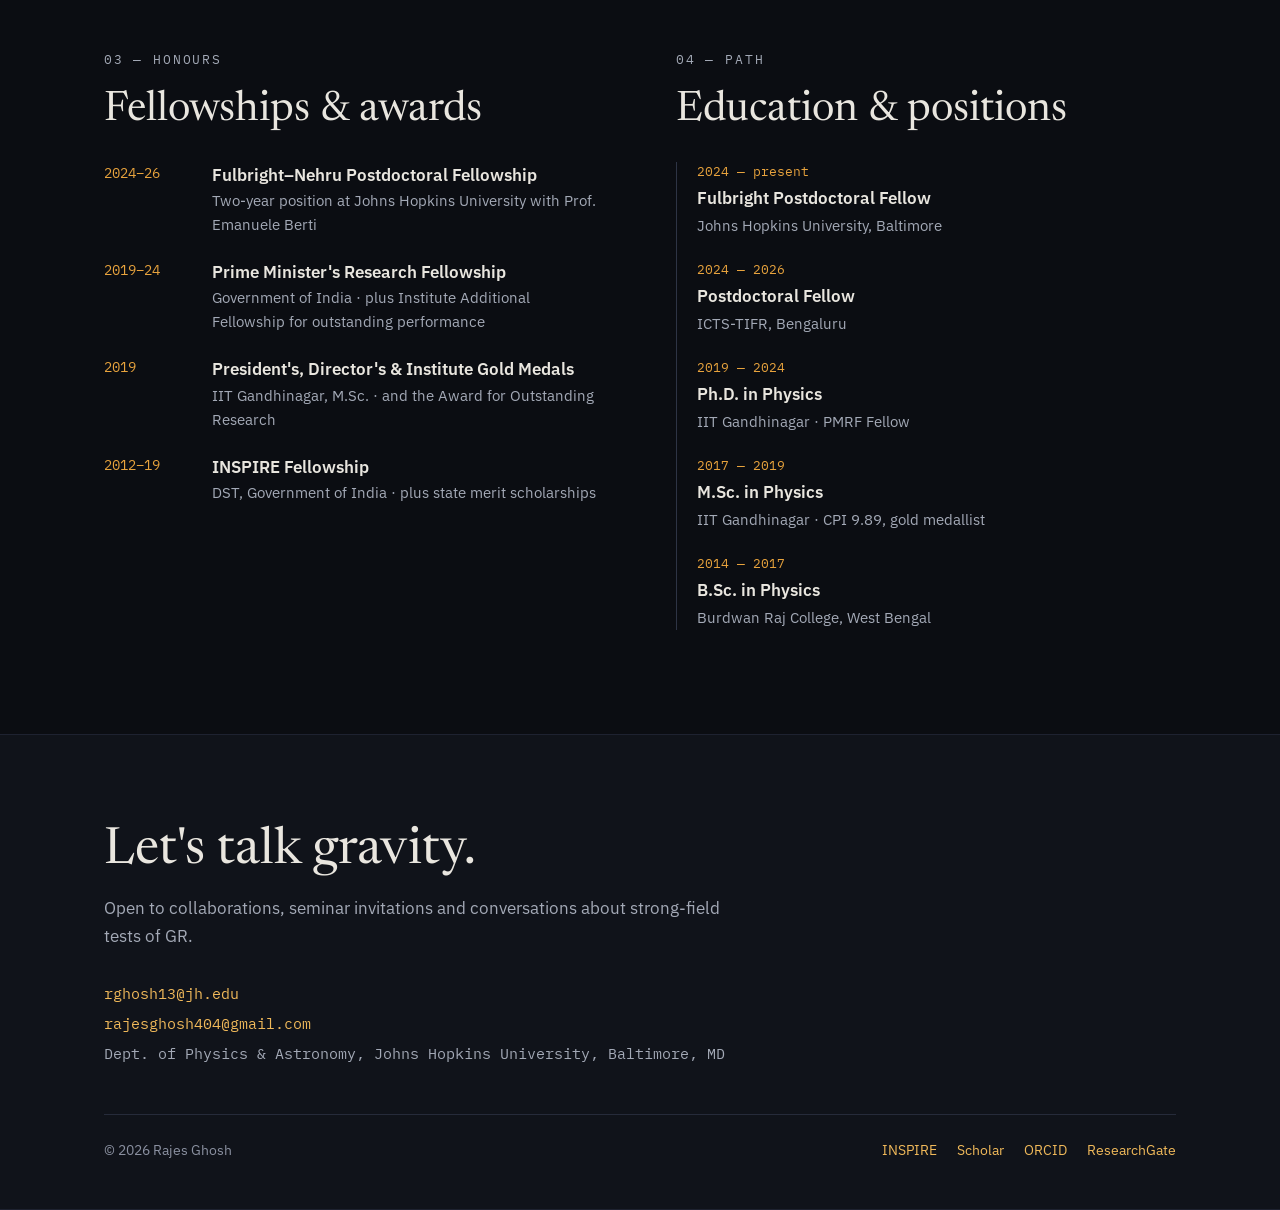
==== commit 9dfd65ed: "Update index.html" ====
--- a/index.html
+++ b/index.html
@@ -34,7 +34,7 @@
     <div class="hero-text">
       <div class="kicker accent">Strong-field gravity · Black holes · Gravitational waves</div>
       <h1>Testing Einstein where gravity is at its most extreme.</h1>
-      <p class="lede">I'm Rajes Ghosh, a Fulbright–Nehru Postdoctoral Fellow at Johns Hopkins University, working with Prof. Emanuele Berti. I study black holes and ultra-compact objects to find where general relativity bends — and what replaces it.</p>
+      <p class="lede">I'm Rajes Ghosh, a Fulbright–Nehru Postdoctoral Fellow at Johns Hopkins University, working with Prof. Emanuele Berti. I study gravitational wave signatures of black holes and ultra-compact objects to understand strong-field aspects of gravity and probe possible deviations from general relativity and Kerr paradigm.</p>
       <div class="btns">
         <a class="btn primary" href="cv.pdf">Download CV</a>
         <a class="btn" href="mailto:rghosh13@jh.edu">Get in touch</a>
@@ -76,7 +76,7 @@
     </div>
     <div class="split-body">
       <p>My goal is to understand the gravitational behaviour and observational signatures of ultra-compact objects — black holes and compact stars, with and without horizons. Near them, higher-curvature effects peak, so any departure from Einstein's theory should be magnified rather than hidden as in weak fields.</p>
-      <p>General relativity is an approximation: it lacks a consistent quantum completion and may pick up corrections near merging black holes. Gravitational-wave and shadow observations now let us test this directly. I combine theoretical analysis with observational constraints to pin down — or rule out — modified theories of gravity in the strong-field regime.</p>
+      <p>I aim to combine theoretical analysis with observational constraints to probe gravity in the strong-field regime.</p>
       <a class="mono" style="font-size:14px" href="thesis.pdf">Read my PhD thesis (PDF) ↗</a>
     </div>
   </section>
